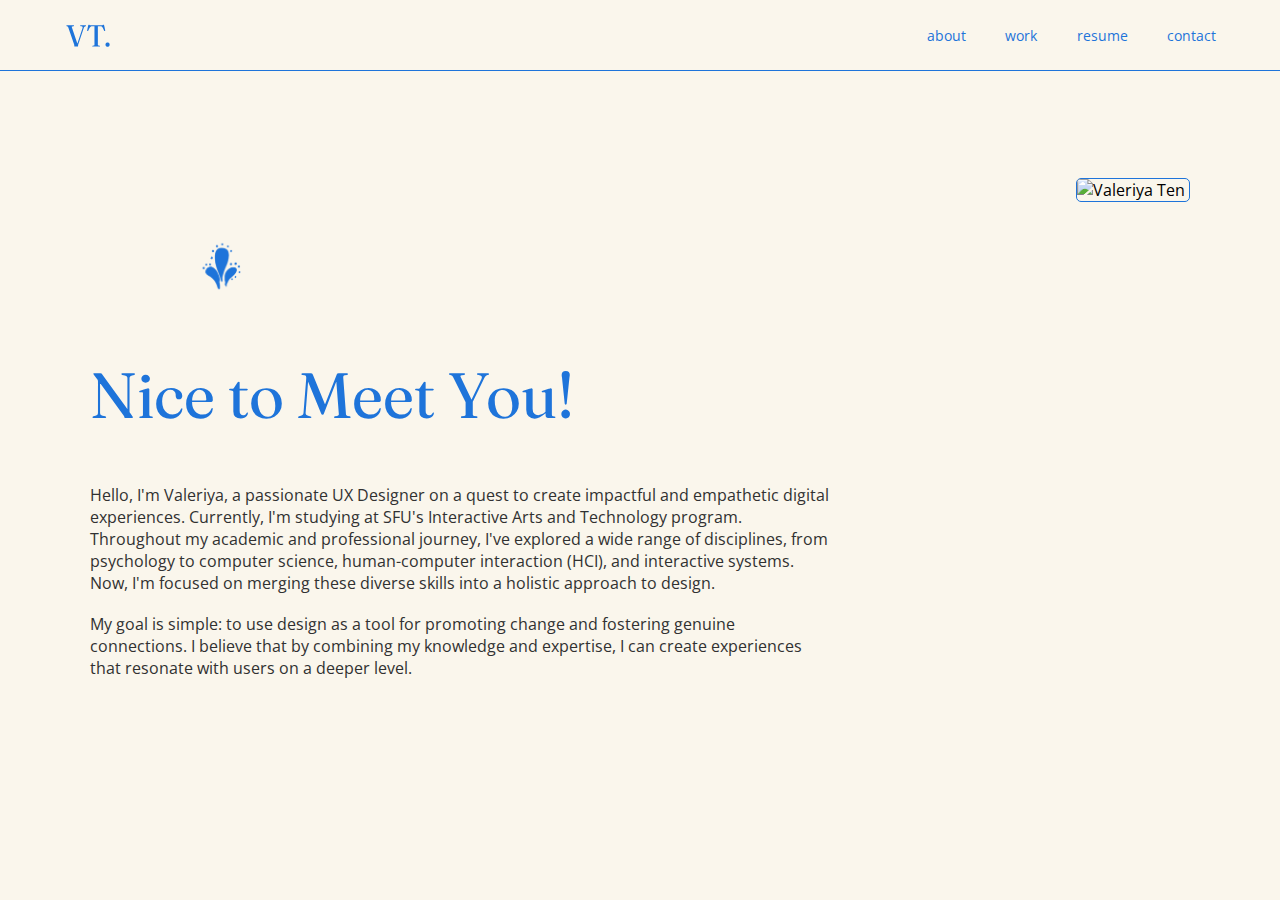
==== about.html @ eca2a69a "About" ====
<!DOCTYPE html>
<html lang="en-CA">

<head>
  <meta charset="utf-8">
  <title>Valeriya Ten - Portfolio</title>
  
  <!-- CSS -->
  <link href="css/main.css" rel="stylesheet">
  <link href="css/about.css" rel="stylesheet">

  <!--jQuery Library -->
  <script src="https://ajax.googleapis.com/ajax/libs/jquery/3.5.1/jquery.min.js"></script>

  <!-- Fonts -->
  <link rel="preconnect" href="https://fonts.googleapis.com">
  <link rel="preconnect" href="https://fonts.gstatic.com" crossorigin>
  <link href="https://fonts.googleapis.com/css2?family=Fraunces:ital,opsz,wght@0,9..144,100..900;1,9..144,100..900&display=swap" rel="stylesheet">
  <link href="https://fonts.googleapis.com/css2?family=Fraunces:ital,opsz,wght@0,9..144,100..900;1,9..144,100..900&family=Open+Sans:ital,wght@0,300..800;1,300..800&display=swap" rel="stylesheet">

</head>

<body>

  <header>
    <div class="header-box">
      <a class="logo-link-style" href="home.html">
        <img class="logo" src="assets/img/logo-vt.svg" alt="Personalized logo for Valeriya Ten">
      </a>
      
      <nav class="main-nav-style">  
        <a class="nav-text" href="#">about</a>
        <a class="nav-text" href="#">work</a>
        <a class="nav-text" href="#">resume</a>
        <a class="nav-text" href="#contact">contact</a>
      </nav>
    </div>
  </header>
  <section id="main">

    <div class="about-box">
      <div class="about-content">
        <h1 class="about-h1">Nice to Meet You!</h1>
        <p>Hello, I'm Valeriya, a passionate UX Designer on a quest to create impactful and empathetic digital experiences. Currently, I'm studying at SFU's Interactive Arts and Technology program. Throughout my academic and professional journey, I've explored a wide range of disciplines, from psychology to computer science, human-computer interaction (HCI), and interactive systems. Now, I'm focused on merging these diverse skills into a holistic approach to design.</p>
        <p>My goal is simple: to use design as a tool for promoting change and fostering genuine connections. I believe that by combining my knowledge and expertise, I can create experiences that resonate with users on a deeper level.</p>
      </div>
      <img class="about-image" src="assets/img/me.jpg" alt="Valeriya Ten">

    </div>
          <img src="assets/img/3 leaf.png" class="about-banner-icon1" alt="3 leaf icon">



    
</section>
</body>
</html>
---- css/main.css ----
/* Main + Style Guide CSS */


/* MAIN */

/* Colors */
:root {
  --beige: #FAF6EC; 
  --blue: #1E74DA; 
  --grey: #313131; 
  --pale-blue: #DDE5EA;
}

body {
  font-family: 'Open Sans', sans-serif;
  font-weight: 400;
  background-color: var(--beige);
  margin: 0;
}

h1,h2,h3,h4 {
  font-family: 'Fraunces', serif;
  font-weight: 400;
  margin: 0;
  color: var(--blue);
}

h1 {
  font-size: 5rem;
}

h2 {
  font-size: 3rem;
}

h3 {
  font-size: 2rem;
}

h4 {
  font-size: 1.5rem;
}

p {
  margin: 0;
  color: var(--grey);
  max-width: 75%;
}

.logo-style {
  max-width: 100%;
  height: auto;
  width: 5%;
  margin-right: 1%;
}

.header-box {
  display: flex;
  align-items: center;
  position: fixed;
  max-width: 100%;
  width: 100%;
  background-color: var(--beige);
  z-index: 2;
  border-bottom: solid 0.01rem var(--blue);
}

.logo {
  max-width: 100%;
  height: auto;
  width: 48%;
  margin-right: 1%;
  margin-top: 6%;
}

.logo-link {
  transition: 0.5s ease;
  padding-left: 5%;
  display: inline-block;
}

.logo-link:hover, .logo-link:focus {
  transform: scale(1.1);
}

/* Mobile burger menu */
.burger-button {
   color: var(--accent-red);
   padding: 2%;
   position: absolute;
   top: 1%;
   right: 5%;
   font-size: 3.5rem;
   cursor: pointer;
   display: none;
   border: none;
   background-color: transparent;
}


.mobile-nav-links {
   display: none;
   background-color: var(--dark-beige);
   color: var(--white-cream);
   position: fixed;
   z-index: 1;
   padding: 5% 4%;
   max-width: 100%;
   width: 100%;
   height: 100%;
   right: 0;
   top: 0%;
   text-align: center;
}

.close-button {
  position: absolute;
  top: 1%;
  right: 5%;
  font-size: 5rem;
  background-color: transparent;
  border: none;
  color: var(--white-cream);
  cursor: pointer;
}


.mobile-nav-links a {
   display: none;
   padding: 5%;
   color: white;
   text-decoration: none;
   font-size: 1.6rem;
}

/* Footer */
footer {
  background-color: #F0E8DA;
  padding: 3% 6%;
}

.footer-box {
   display: flex;
}

footer p {
  font-size: 0.9rem;
  margin: 1% 0;
}

footer h3 {
  font-size: 1.5rem;
}

footer .logo {
  display: flex;
  width: 3%;
  height: auto;
  max-width: 100%;
  max-height: 100%;
  margin: 0;
  margin-right: 8%;
  margin-top: 2%;
  margin-bottom: 6%;
  flex: 1;
}

.address {
  margin-top: 2%;
  flex: 2;
}
.contact {
  margin-top: 2%;
  flex:2;
}

.links {
  margin-top: 2%;
  flex: 1;
}
.copyright {
  font-size: 0.8rem;
  margin-right: 7%;

}

.social-media {
  display: flex;
  flex-direction: row-reverse;
  flex-wrap: wrap;
  align-items: center;

}

.social-media svg {
  fill: var(--dark-grey);
  max-width: 100%;
  width: 50%;
}

.social-media svg:hover {
  fill: var(--accent-red);
}



.social-media-link {
  text-decoration: none;
}

/* Styling for the navigation button */
.button-nav {
  display: inline-block;
  color: var(--dark-grey);
  text-decoration: none;
  transition: color 0.5s;
}

.button-nav:hover, .button-nav:focus {
  color: var(--accent-red);
}

::selection {
  background-color: var(--pale-blue); /* Adjust the color code as needed */
}



/* STYLE GUIDE */

.style-h1 {
  padding-top: 40%;
  padding-bottom: 2%;
  text-align: center;
}

.banner-icon1 {
  position: absolute;
  width: 5%;
  top: 40%;
  right: 88%;
}

.banner-icon2 {
  position: absolute;
  width: 5%;
  top: 72%;
  left: 90%;
}

.banner {
  margin: 0;
  padding: 0 25rem;
  text-align: center;
}

.banner p {
  color: var(--grey);
  max-width: 100%;
  font-size: 1.2rem;
  text-align: center;
}

.highlight {
  color: var(--blue);
}
.element {
  padding-top: 3rem;
}

.element h3 {
  margin-bottom: 2%;
}
.element h4 {
  margin-bottom: 2%;
  margin-top: 2.4%;
}

code {
  background-color: var(--pale-blue);
  padding: 0.6rem;
  display: block;
  color:#8f8f98;
  max-width: 70%;
}

/* Visual Identity */

#visual_identity {
  margin-top: 15%;
  padding: 1rem 7rem;
  border-top: solid 0.01rem var(--blue);
}


.visual-h2 {
  color: var(--grey);
  margin-top: 10%;
  margin-bottom: 6%;
}

.letters {
  font-size: 15rem;
  margin:0;
  font-family: 'Fraunces', serif;
  font-weight: 400;
  color: var(--blue);

}
.name {
  font-size: 3rem;
  margin:0;
  font-family: 'Fraunces', serif;
  font-weight: 400;
  color: var(--blue);
}

.font-weight p {
    font-size: 3rem;
}

.typography-box {
  border: 0.01rem solid var(--blue);
  border-radius: 8px;
  margin-bottom: 5%;
}

.typography-title {
  padding: 3% 3%;
}

.font-info {
  padding: 1% 7%;
}

.typography {
  display: flex;
  align-items: baseline;
  gap: 5%;
}

h1.headings {
  font-size: 5rem;
  margin-top: 2%;
  margin-bottom: 1.7%;
}

h2.brand-headings {
  font-size: 4rem;
  margin-top: 0;
  margin-bottom: 1.7%;
}

h3.headings {
  font-size: 3rem;
  margin-top: 0;
  margin-bottom: 1.7%;
  color: var(--grey);

}

h4.headings {
  font-size: 2rem;
  margin-top: 0;
  margin-bottom: 6%;
  color: var(--grey);
}


.p-letters {
  font-size: 15rem;
  margin:0;
}

.p-font-name {
  flex: 0 1 auto;
}
.p-name {
  font-size: 3rem;
  margin:0;
  white-space: nowrap;
}

.p-font-weight p {
    font-size: 3rem;
}

.brand-p {
  margin-bottom: 2%;
}

.paragraph-example {
  margin-bottom: 6%;
}


/* Colours */

.colours {
  display: flex;
  margin-bottom: 10%;
}

.colours-el {
  flex: 1 1 auto;
}

.colours-el p {
  width: 75%;
  text-align: center;
}

.beige {
  padding: 20%;
  background-color: var(--beige);
  border: 1px solid black;
  border-radius: 100%;
  width: 100px;
  height: 100px;
  margin-bottom: 2%;
}

.blue {
  padding: 20%;
  background-color: var(--blue);
  border: 1px solid black;
  border-radius: 100%;
  width: 100px;
  height: 100px;
  margin-bottom: 2%;
}

.grey {
  padding: 20%;
  background-color: var(--grey);
  border: 1px solid black;
  border-radius: 100%;
  width: 100px;
  height: 100px;
  margin-bottom: 2%;
}

.pale-blue {
  padding: 20%;
  background-color: var(--pale-blue);
  border: 1px solid black;
  border-radius: 100%;
  width: 100px;
  height: 100px;
  margin-bottom: 2%;
}

.logo-box {
  display: flex;
  align-items: center;
  gap: 4%;
  margin-bottom: 7%;
}

.logo-big {
  width: 50%;
}

.logo-small {
  width: 16%;
}

.section-h2 {
  color: var(--grey);
  margin-bottom: 2%;
}

.blue-decor {
  margin-top: 3%;
  margin-bottom: 10%;
  width: 30%;
}

.image-grid {
  display: grid;
  grid-template-columns: repeat(auto-fill, minmax(250px, 1fr));
  gap: 16px;
  margin-bottom: 4%;
}

.image-grid img {
  width: 100%;
  height: auto;
  border-radius: 8px;
}

/* Style Guide Nav */

.main-nav-style {
  display: flex;
  flex-direction: row;
  gap: 4%;
  flex: 2;
  justify-content: flex-end;
  padding: 2% 5%;
}

.main-nav-style a{
  font-size: 0.9rem;
  text-align: center;
  text-decoration: none;
  color: var(--blue);
  text-decoration: none;
  transition: color 0.5s;
  display: flex;
  align-items: center;
  margin: 0;
}

.main-nav-style a:hover,.main-nav a:focus {
  color: var(--grey);
}

.logo-link-style {
  transition: 0.5s ease;
  padding-left: 5%;
  width: 8%;
}

.logo-link-style:hover, .logo-link-style:focus {
  transform: scale(1.1);
}

/* Interactive Elements */

#interactive_elements {
  border-top: solid 0.01rem var(--blue);
  margin-top: 5%;
  padding: 1rem 7rem;
}

.interactive-h2 {
  color: var(--grey);
  margin-top: 6%;
  margin-bottom: 2%;
}

/* Images as links */

.image-link:hover {
  opacity: 0.4;
  transition: 0.3s;
}

.section-intro {
  margin-bottom: 6%;
  margin-top: 2%;

}
/* Styling for the in-text link */

.text-link {
  
  color: var(--blue);
  padding-bottom: .25em;
  text-decoration: none;
}

.text-link:hover {
  background-image: url("data:image/svg+xml;charset=utf8,%3Csvg id='squiggle-link' xmlns='http://www.w3.org/2000/svg' xmlns:xlink='http://www.w3.org/1999/xlink' xmlns:ev='http://www.w3.org/2001/xml-events' viewBox='0 0 20 4'%3E%3Cstyle type='text/css'%3E.squiggle{animation:shift .3s linear infinite;}@keyframes shift {from {transform:translateX(0);}to {transform:translateX(-20px);}}%3C/style%3E%3Cpath fill='none' stroke='%231E74DA' stroke-width='2' class='squiggle' d='M0,3.5 c 5,0,5,-3,10,-3 s 5,3,10,3 c 5,0,5,-3,10,-3 s 5,3,10,3'/%3E%3C/svg%3E");
  background-position: bottom;
  background-repeat: repeat-x;
  background-size: auto 0.2rem;
  border-bottom: 0;
  padding-bottom: .2em;
  text-decoration: none;
}

#citations {
  padding: 1% 7%;
  border-top: solid 0.01rem var(--blue);
}

.main-nav-style a{
  font-size: 0.9rem;
  text-align: center;
  text-decoration: none;
  color: var(--blue);
  text-decoration: none;
  transition: color 0.5s;
  display: flex;
  align-items: center;
  margin: 0;
}

.nav {
  text-decoration: none;
  color: var(--blue);
  font-size: 0.9rem;
  transition: color 0.5s;
}

.nav:hover,.nav:focus {
  color: var(--grey);
}

.viff {
  max-width: 100%;
  width: 100%;
  border: solid 0.01rem var(--blue);
  display: block;
  height: auto;
}

.img-link {
    position: relative;
    display: inline-block;
    width: 50%;
    margin-bottom: 10%;
}

.overlay {
    position: absolute;
    top: 0;
    left: 0;
    width: 100%;
    height: 100%;
    background-color: var(--blue);
    opacity: 0; 
    transition: opacity 0.5s ease;
}

.img-link:hover .overlay {
    opacity: 0.7; 
}


@media screen and (max-width: 80em) {

  footer .logo {
    margin-right: 5%;
    width: 9%;
  }
  footer p {
    font-size: 0.9rem;
  }

}
@media screen and (max-width: 65em) {
  .footer-box {
    flex-direction: column; 
    align-items: center; 
  }

  footer .logo {
    margin-right: 2%;
    margin-top: 4%;
    margin-bottom: 4%;
  }

  footer p {
    text-align: center;
    margin: 0;
    max-width: 100%;
  }

  footer h3 {
    text-align: center;
  }

  .links {
    margin-bottom: 8%;
  }

}

@media screen and (max-width: 60em) {
  .logo-link {
    margin-left: 0;
  }

  .social-media {
    justify-content: center;
  }

  .copyright {
    display: none;
  }


}

@media screen and (max-width: 45em) {

  #main {
    padding: 3rem 3rem;
  }

  .mobile-nav-links a {
    padding: 7%;
  }

  .mobile-nav-links > a:nth-child(2) {
    margin-top: 25%;
  } 

}

@media screen and (max-width: 50em) {
  .burger-button {
    display: block;
  }

  .mobile-nav-links > a:nth-child(2) {
    margin-top: 18%;
  } 

  .logo-link {
    margin: 1% 0;
  }

  .mobile-nav-links a {
   display: block;
  }
  .main-nav {
    display: none;
  }
  footer .logo { 
    margin: 5% 0;
    width: 18%;
  }

  .copyright {
    margin-bottom: 5%;
  }

}
---- css/about.css ----
/* About CSS */

#main {
  padding: 1% 7%;
}
.about-banner-icon1 {
  position: absolute;
  width: 5%;
  top: 26%;
  right: 80%;
}

.about-h1 {
  padding-top: 18%;
  padding-bottom: 5%;
  font-size: 4rem;
}

.about-box {
  display: flex;
  align-items: flex-start;
  margin-top: 15%;
  margin-bottom: 10%;
}

.about-image {
  max-width: 100%;
  width: 36%;
  border-radius: 5px;
  border: solid 0.01rem var(--blue);
}

.about-content  p {
  margin-bottom: 2%;
}
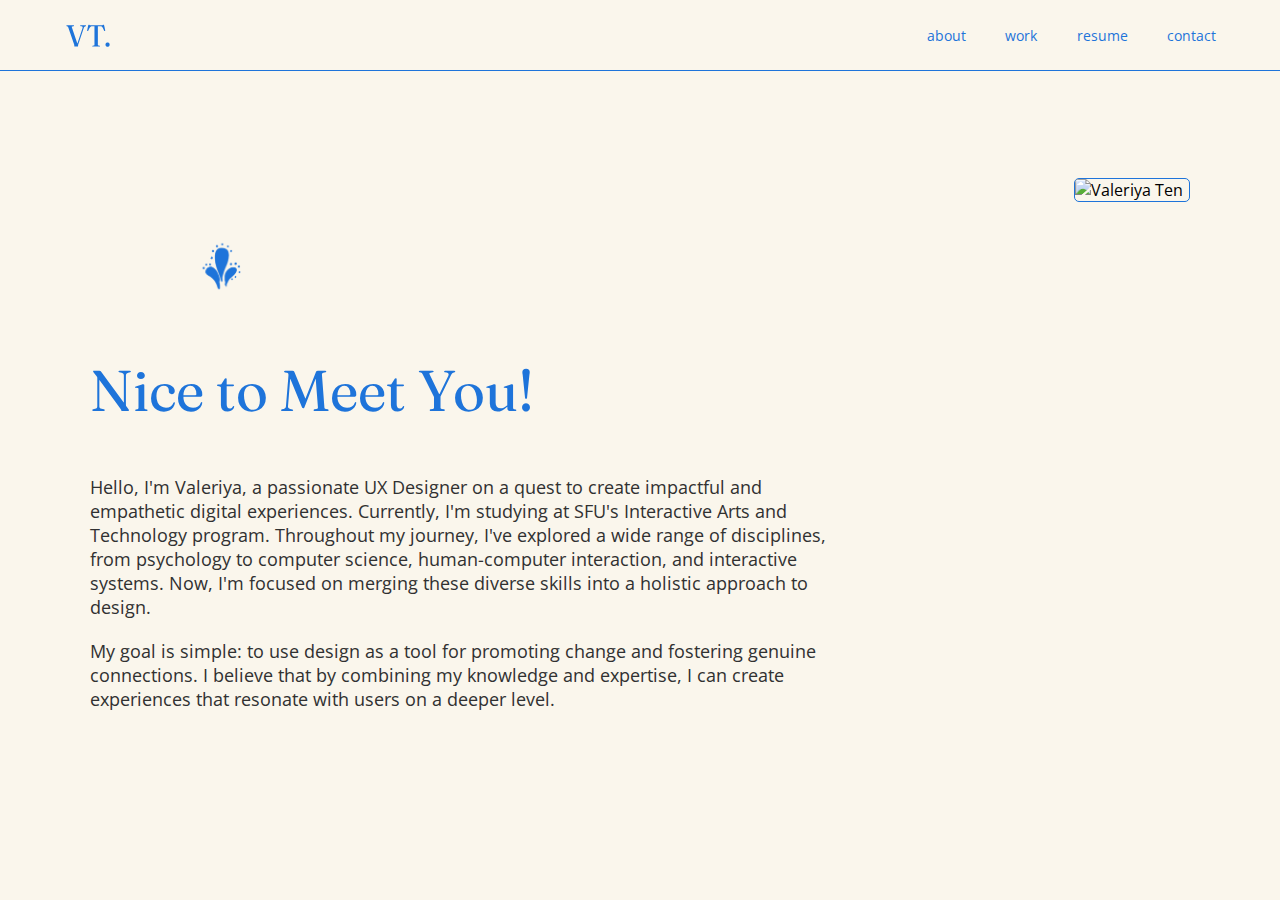
==== commit f5c50bbb: "About Us" ====
--- a/about.html
+++ b/about.html
@@ -24,12 +24,12 @@
 
   <header>
     <div class="header-box">
-      <a class="logo-link-style" href="home.html">
+      <a class="logo-link-style" href="index.html">
         <img class="logo" src="assets/img/logo-vt.svg" alt="Personalized logo for Valeriya Ten">
       </a>
       
       <nav class="main-nav-style">  
-        <a class="nav-text" href="#">about</a>
+        <a class="nav-text" href="about.html">about</a>
         <a class="nav-text" href="#">work</a>
         <a class="nav-text" href="#">resume</a>
         <a class="nav-text" href="#contact">contact</a>
@@ -41,7 +41,7 @@
     <div class="about-box">
       <div class="about-content">
         <h1 class="about-h1">Nice to Meet You!</h1>
-        <p>Hello, I'm Valeriya, a passionate UX Designer on a quest to create impactful and empathetic digital experiences. Currently, I'm studying at SFU's Interactive Arts and Technology program. Throughout my academic and professional journey, I've explored a wide range of disciplines, from psychology to computer science, human-computer interaction (HCI), and interactive systems. Now, I'm focused on merging these diverse skills into a holistic approach to design.</p>
+        <p>Hello, I'm Valeriya, a passionate UX Designer on a quest to create impactful and empathetic digital experiences. Currently, I'm studying at SFU's Interactive Arts and Technology program. Throughout my journey, I've explored a wide range of disciplines, from psychology to computer science, human-computer interaction, and interactive systems. Now, I'm focused on merging these diverse skills into a holistic approach to design.</p>
         <p>My goal is simple: to use design as a tool for promoting change and fostering genuine connections. I believe that by combining my knowledge and expertise, I can create experiences that resonate with users on a deeper level.</p>
       </div>
       <img class="about-image" src="assets/img/me.jpg" alt="Valeriya Ten">
--- a/css/about.css
+++ b/css/about.css
@@ -13,7 +13,7 @@
 .about-h1 {
   padding-top: 18%;
   padding-bottom: 5%;
-  font-size: 4rem;
+  font-size: 3.6rem;
 }
 
 .about-box {
@@ -25,11 +25,12 @@
 
 .about-image {
   max-width: 100%;
-  width: 36%;
+  width: 38%;
   border-radius: 5px;
   border: solid 0.01rem var(--blue);
 }
 
 .about-content  p {
   margin-bottom: 2%;
+  font-size: 1.1rem;
 }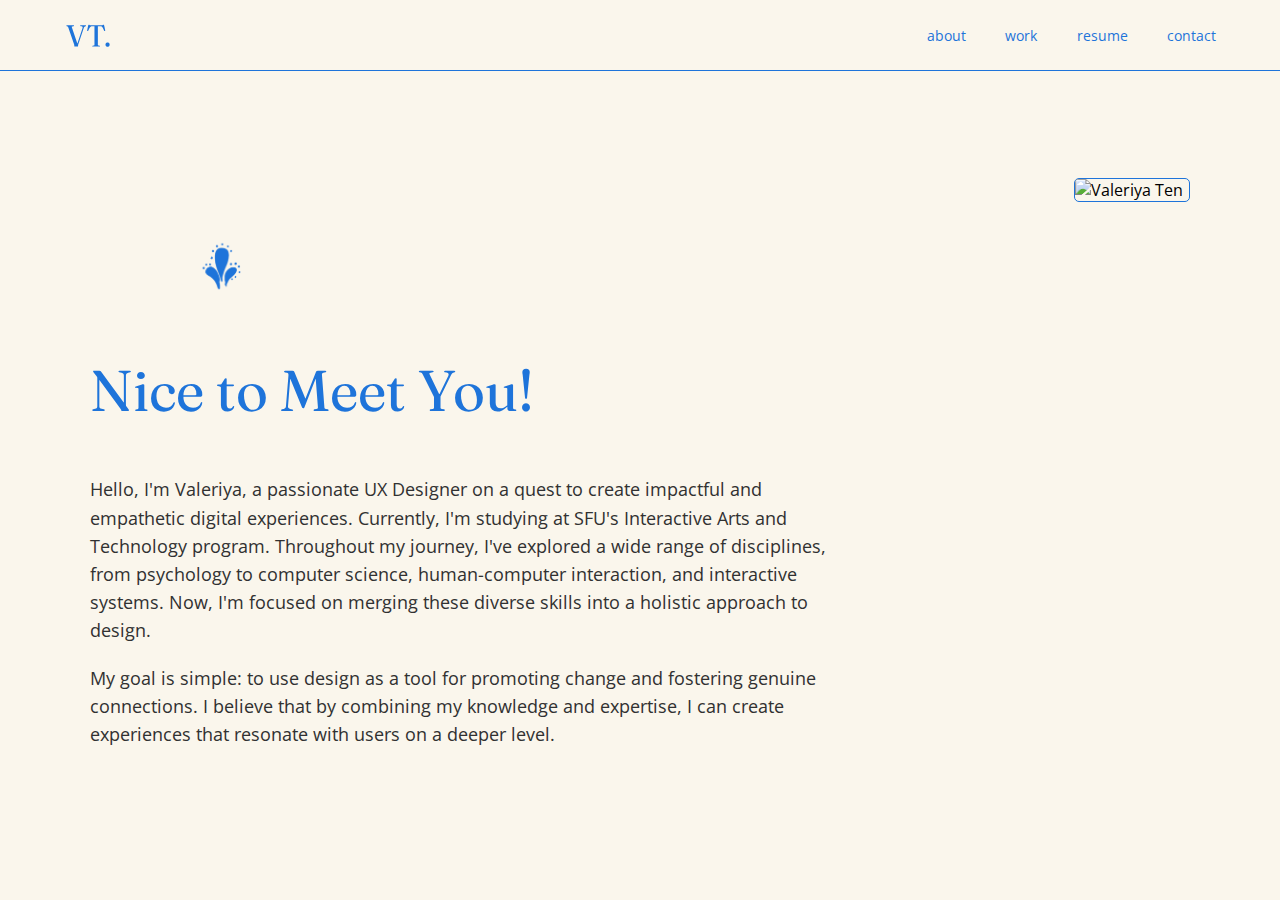
==== commit 2c34e23b: "Project added" ====
--- a/about.html
+++ b/about.html
@@ -3,7 +3,7 @@
 
 <head>
   <meta charset="utf-8">
-  <title>Valeriya Ten - Portfolio</title>
+  <title>About Me - Portfolio</title>
   
   <!-- CSS -->
   <link href="css/main.css" rel="stylesheet">
--- a/css/main.css
+++ b/css/main.css
@@ -45,6 +45,7 @@
   margin: 0;
   color: var(--grey);
   max-width: 75%;
+  line-height: 160%;
 }
 
 .logo-style {
@@ -71,6 +72,11 @@
   width: 48%;
   margin-right: 1%;
   margin-top: 6%;
+}
+
+.caption {
+  color: #9C9C9C;
+  margin:0;
 }
 
 .logo-link {
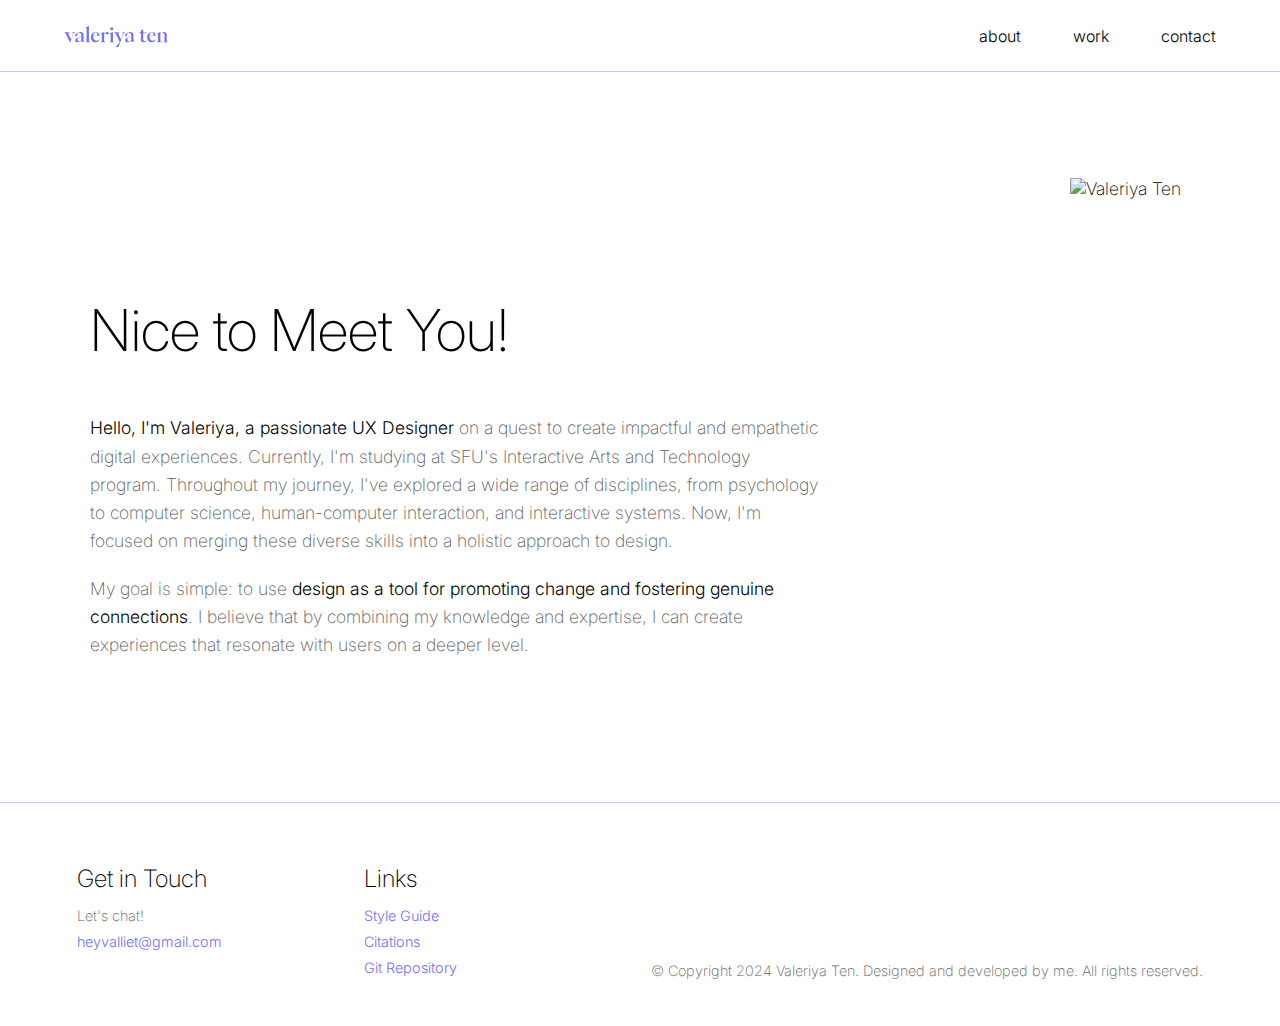
==== commit b9e4015c: "new changes" ====
--- a/about.html
+++ b/about.html
@@ -15,8 +15,10 @@
   <!-- Fonts -->
   <link rel="preconnect" href="https://fonts.googleapis.com">
   <link rel="preconnect" href="https://fonts.gstatic.com" crossorigin>
-  <link href="https://fonts.googleapis.com/css2?family=Fraunces:ital,opsz,wght@0,9..144,100..900;1,9..144,100..900&display=swap" rel="stylesheet">
-  <link href="https://fonts.googleapis.com/css2?family=Fraunces:ital,opsz,wght@0,9..144,100..900;1,9..144,100..900&family=Open+Sans:ital,wght@0,300..800;1,300..800&display=swap" rel="stylesheet">
+  <link href="https://fonts.googleapis.com/css2?family=Inter:wght@100..900&display=swap" rel="stylesheet">
+
+  <script src="script.js"></script>
+
 
 </head>
 
@@ -30,8 +32,7 @@
       
       <nav class="main-nav-style">  
         <a class="nav-text" href="about.html">about</a>
-        <a class="nav-text" href="#">work</a>
-        <a class="nav-text" href="#">resume</a>
+        <a class="nav-text" href="index.html#main">work</a>
         <a class="nav-text" href="#contact">contact</a>
       </nav>
     </div>
@@ -41,17 +42,46 @@
     <div class="about-box">
       <div class="about-content">
         <h1 class="about-h1">Nice to Meet You!</h1>
-        <p>Hello, I'm Valeriya, a passionate UX Designer on a quest to create impactful and empathetic digital experiences. Currently, I'm studying at SFU's Interactive Arts and Technology program. Throughout my journey, I've explored a wide range of disciplines, from psychology to computer science, human-computer interaction, and interactive systems. Now, I'm focused on merging these diverse skills into a holistic approach to design.</p>
-        <p>My goal is simple: to use design as a tool for promoting change and fostering genuine connections. I believe that by combining my knowledge and expertise, I can create experiences that resonate with users on a deeper level.</p>
+        <p><span class="bold">Hello, I'm Valeriya, a passionate UX Designer</span> on a quest to create impactful and empathetic digital experiences. Currently, I'm studying at SFU's Interactive Arts and Technology program. Throughout my journey, I've explored a wide range of disciplines, from psychology to computer science, human-computer interaction, and interactive systems. Now, I'm focused on merging these diverse skills into a holistic approach to design.</p>
+        <p>My goal is simple: to use <span class="bold">design as a tool for promoting change and fostering genuine connections</span>. I believe that by combining my knowledge and expertise, I can create experiences that resonate with users on a deeper level.</p>
       </div>
       <img class="about-image" src="assets/img/me.jpg" alt="Valeriya Ten">
 
     </div>
-          <img src="assets/img/3 leaf.png" class="about-banner-icon1" alt="3 leaf icon">
 
 
 
     
 </section>
+
+<footer>
+    <div class="footer-box">
+      <div class="contact" id="contact">
+        <h3>Get in Touch</h3>
+        <p>Let's chat!</p>
+        <p><a class ="text-link" href="mailto:heyvalliet@gmail.com">heyvalliet@gmail.com</a></p>
+      </div>
+
+
+      <div class="links">
+        <h3>Links</h3>
+        <p>
+          <a class ="text-link" href="style-guide.html">Style Guide</a>
+        </p>
+        <p>
+          <a class ="text-link" href="style-guide.html#citations">Citations</a>
+        </p>
+           <p>
+          <a class ="text-link" href="https://github.com/lerrlera/P03-Portfolio">Git Repository</a>
+        </p>
+      </div>
+
+      <div class="copyright">
+        <p>© Copyright 2024 Valeriya Ten. Designed and developed by me. All rights reserved.</p>
+      </div>
+    </div>
+
+    
+  </footer>
 </body>
 </html>--- a/css/main.css
+++ b/css/main.css
@@ -5,24 +5,26 @@
 
 /* Colors */
 :root {
-  --beige: #FAF6EC; 
   --blue: #1E74DA; 
-  --grey: #313131; 
-  --pale-blue: #DDE5EA;
+  --grey: #5E5E5E; 
+  --purple: #7371F8;
+  --light-grey: #C7C7C7;
+  --light-purple: #C7C7F8;
 }
 
 body {
-  font-family: 'Open Sans', sans-serif;
-  font-weight: 400;
-  background-color: var(--beige);
+  font-family: "Inter", sans-serif;
+  font-weight: 200;
+  background-color: white;
   margin: 0;
+  font-size: 1.1rem;
 }
 
 h1,h2,h3,h4 {
-  font-family: 'Fraunces', serif;
-  font-weight: 400;
+  font-family: "Inter", sans-serif;
+  font-weight: 200;
   margin: 0;
-  color: var(--blue);
+  color: black;
 }
 
 h1 {
@@ -30,15 +32,15 @@
 }
 
 h2 {
-  font-size: 3rem;
+  font-size: 2.5rem;
 }
 
 h3 {
-  font-size: 2rem;
+  font-size: 1.5rem;
 }
 
 h4 {
-  font-size: 1.5rem;
+  font-size: 1.2rem;
 }
 
 p {
@@ -51,7 +53,7 @@
 .logo-style {
   max-width: 100%;
   height: auto;
-  width: 5%;
+  width: 15%;
   margin-right: 1%;
 }
 
@@ -61,9 +63,9 @@
   position: fixed;
   max-width: 100%;
   width: 100%;
-  background-color: var(--beige);
+  background-color: white;
   z-index: 2;
-  border-bottom: solid 0.01rem var(--blue);
+  border-bottom: solid 0.01rem var(--light-purple);
 }
 
 .logo {
@@ -71,7 +73,7 @@
   height: auto;
   width: 48%;
   margin-right: 1%;
-  margin-top: 6%;
+  margin-top: 3%;
 }
 
 .caption {
@@ -141,8 +143,8 @@
 
 /* Footer */
 footer {
-  background-color: #F0E8DA;
   padding: 3% 6%;
+  border-top: solid 0.01rem var(--light-purple);
 }
 
 .footer-box {
@@ -156,38 +158,22 @@
 
 footer h3 {
   font-size: 1.5rem;
-}
-
-footer .logo {
-  display: flex;
-  width: 3%;
-  height: auto;
-  max-width: 100%;
-  max-height: 100%;
-  margin: 0;
-  margin-right: 8%;
-  margin-top: 2%;
-  margin-bottom: 6%;
-  flex: 1;
-}
-
-.address {
-  margin-top: 2%;
-  flex: 2;
-}
+  margin-bottom: 4%;
+}
+
 .contact {
   margin-top: 2%;
-  flex:2;
-}
-
+  flex: 1;
+}
 .links {
   margin-top: 2%;
   flex: 1;
 }
 .copyright {
-  font-size: 0.8rem;
-  margin-right: 7%;
-
+  font-size: 0.2rem;
+  margin-top: 10%;
+  color: var(--light-grey);
+  white-space: nowrap;
 }
 
 .social-media {
@@ -227,49 +213,54 @@
 }
 
 ::selection {
-  background-color: var(--pale-blue); /* Adjust the color code as needed */
-}
-
+  background-color: #D0DAD0; 
+}
+
+
+/* Cursor */
+.container {
+  width: 100%;
+  height: 100%;
+  position: relative;
+}
+
+.circle {
+  width: 30px;
+  height: 30px;
+  border-radius: 50%;
+  background-color: var(--purple);
+  opacity: 50%;
+  position: absolute;
+  pointer-events: none;
+  transform: translate(-50%, -50%);
+  display: none;
+  transition: transform 0.2s ease-out; 
+  z-index: 2; 
+
+
+}
 
 
 /* STYLE GUIDE */
 
 .style-h1 {
-  padding-top: 40%;
-  padding-bottom: 2%;
-  text-align: center;
-}
-
-.banner-icon1 {
-  position: absolute;
-  width: 5%;
-  top: 40%;
-  right: 88%;
-}
-
-.banner-icon2 {
-  position: absolute;
-  width: 5%;
-  top: 72%;
-  left: 90%;
+  padding-top: 20%;
+  padding-bottom: 1%;
+  font-size: 4rem;
+  color: black;
 }
 
 .banner {
   margin: 0;
-  padding: 0 25rem;
-  text-align: center;
+  padding: 0 7rem;
 }
 
 .banner p {
   color: var(--grey);
-  max-width: 100%;
+  max-width: 80%;
   font-size: 1.2rem;
-  text-align: center;
-}
-
-.highlight {
-  color: var(--blue);
-}
+}
+
 .element {
   padding-top: 3rem;
 }
@@ -283,7 +274,7 @@
 }
 
 code {
-  background-color: var(--pale-blue);
+  background-color: #F3F3FF;
   padding: 0.6rem;
   display: block;
   color:#8f8f98;
@@ -295,12 +286,12 @@
 #visual_identity {
   margin-top: 15%;
   padding: 1rem 7rem;
-  border-top: solid 0.01rem var(--blue);
+  border-top: solid 0.01rem var(--light-purple);
 }
 
 
 .visual-h2 {
-  color: var(--grey);
+  color: black;
   margin-top: 10%;
   margin-bottom: 6%;
 }
@@ -308,17 +299,17 @@
 .letters {
   font-size: 15rem;
   margin:0;
-  font-family: 'Fraunces', serif;
-  font-weight: 400;
-  color: var(--blue);
+  font-family: 'Inter', san-serif;
+  font-weight: 300;
+  color: black;
 
 }
 .name {
   font-size: 3rem;
   margin:0;
-  font-family: 'Fraunces', serif;
-  font-weight: 400;
-  color: var(--blue);
+  font-family: 'Inter', san-serif;
+  font-weight: 300;
+  color: black;
 }
 
 .font-weight p {
@@ -326,13 +317,14 @@
 }
 
 .typography-box {
-  border: 0.01rem solid var(--blue);
+  border: 0.01rem solid var(--light-purple);
   border-radius: 8px;
   margin-bottom: 5%;
 }
 
 .typography-title {
   padding: 3% 3%;
+  color: #9e9e9e;
 }
 
 .font-info {
@@ -376,6 +368,7 @@
 .p-letters {
   font-size: 15rem;
   margin:0;
+  color: var(--grey);
 }
 
 .p-font-name {
@@ -414,22 +407,24 @@
 .colours-el p {
   width: 75%;
   text-align: center;
-}
-
-.beige {
+  margin-left: 8%;
+}
+
+.white {
   padding: 20%;
-  background-color: var(--beige);
-  border: 1px solid black;
+  background-color: white;
+  border: 1px solid var(--light-purple);
   border-radius: 100%;
   width: 100px;
   height: 100px;
   margin-bottom: 2%;
 }
 
-.blue {
+
+.purple {
   padding: 20%;
-  background-color: var(--blue);
-  border: 1px solid black;
+  background-color: var(--purple);
+  border: 1px solid var(--light-purple);
   border-radius: 100%;
   width: 100px;
   height: 100px;
@@ -439,17 +434,40 @@
 .grey {
   padding: 20%;
   background-color: var(--grey);
-  border: 1px solid black;
+  border: 1px solid var(--light-purple);
   border-radius: 100%;
   width: 100px;
   height: 100px;
   margin-bottom: 2%;
 }
 
-.pale-blue {
+.light-grey {
   padding: 20%;
-  background-color: var(--pale-blue);
-  border: 1px solid black;
+  background-color: var(--light-grey);
+  border: 1px solid var(--light-purple);
+  border-radius: 100%;
+  width: 100px;
+  height: 100px;
+  margin-bottom: 2%;
+}
+
+
+.light-purple {
+  padding: 20%;
+  background-color: var(--light-purple);
+  border: 1px solid var(--light-purple);
+  border-radius: 100%;
+  width: 100px;
+  height: 100px;
+  margin-bottom: 2%;
+}
+
+
+
+.black {
+  padding: 20%;
+  background-color: black;
+  border: 1px solid var(--light-purple);
   border-radius: 100%;
   width: 100px;
   height: 100px;
@@ -461,6 +479,7 @@
   align-items: center;
   gap: 4%;
   margin-bottom: 7%;
+  margin-top: 5%;
 }
 
 .logo-big {
@@ -472,7 +491,7 @@
 }
 
 .section-h2 {
-  color: var(--grey);
+  color: black;
   margin-bottom: 2%;
 }
 
@@ -495,22 +514,27 @@
   border-radius: 8px;
 }
 
+.bold {
+  font-weight: 300;
+  color: black;
+}
+
 /* Style Guide Nav */
 
 .main-nav-style {
   display: flex;
   flex-direction: row;
-  gap: 4%;
+  gap: 6%;
   flex: 2;
   justify-content: flex-end;
   padding: 2% 5%;
 }
 
 .main-nav-style a{
-  font-size: 0.9rem;
+  font-size: 1rem;
   text-align: center;
   text-decoration: none;
-  color: var(--blue);
+  color: black;
   text-decoration: none;
   transition: color 0.5s;
   display: flex;
@@ -519,13 +543,13 @@
 }
 
 .main-nav-style a:hover,.main-nav a:focus {
-  color: var(--grey);
+  color: var(--purple);
 }
 
 .logo-link-style {
   transition: 0.5s ease;
   padding-left: 5%;
-  width: 8%;
+  width: 17%;
 }
 
 .logo-link-style:hover, .logo-link-style:focus {
@@ -535,7 +559,7 @@
 /* Interactive Elements */
 
 #interactive_elements {
-  border-top: solid 0.01rem var(--blue);
+  border-top: solid 0.01rem var(--light-purple);
   margin-top: 5%;
   padding: 1rem 7rem;
 }
@@ -562,13 +586,13 @@
 
 .text-link {
   
-  color: var(--blue);
+  color: var(--purple);
   padding-bottom: .25em;
   text-decoration: none;
-}
-
+  font-weight: 300;
+}
 .text-link:hover {
-  background-image: url("data:image/svg+xml;charset=utf8,%3Csvg id='squiggle-link' xmlns='http://www.w3.org/2000/svg' xmlns:xlink='http://www.w3.org/1999/xlink' xmlns:ev='http://www.w3.org/2001/xml-events' viewBox='0 0 20 4'%3E%3Cstyle type='text/css'%3E.squiggle{animation:shift .3s linear infinite;}@keyframes shift {from {transform:translateX(0);}to {transform:translateX(-20px);}}%3C/style%3E%3Cpath fill='none' stroke='%231E74DA' stroke-width='2' class='squiggle' d='M0,3.5 c 5,0,5,-3,10,-3 s 5,3,10,3 c 5,0,5,-3,10,-3 s 5,3,10,3'/%3E%3C/svg%3E");
+background-image: url("data:image/svg+xml;charset=utf8,%3Csvg id='squiggle-link' xmlns='http://www.w3.org/2000/svg' xmlns:xlink='http://www.w3.org/1999/xlink' xmlns:ev='http://www.w3.org/2001/xml-events' viewBox='0 0 20 4'%3E%3Cstyle type='text/css'%3E.squiggle{animation:shift .3s linear infinite;}@keyframes shift {from {transform:translateX(0);}to {transform:translateX(-20px);}}%3C/style%3E%3Cpath fill='none' stroke='%23C7C7F8' stroke-width='1' class='squiggle' d='M0,3.5 c 5,0,5,-3,10,-3 s 5,3,10,3 c 5,0,5,-3,10,-3 s 5,3,10,3'/%3E%3C/svg%3E");
   background-position: bottom;
   background-repeat: repeat-x;
   background-size: auto 0.2rem;
@@ -577,38 +601,42 @@
   text-decoration: none;
 }
 
+
 #citations {
   padding: 1% 7%;
-  border-top: solid 0.01rem var(--blue);
+  border-top: solid 0.01rem var(--light-purple);
+  margin-bottom: 6%;
 }
 
 .main-nav-style a{
-  font-size: 0.9rem;
+  font-size: 1rem;
   text-align: center;
   text-decoration: none;
-  color: var(--blue);
+  color: black;
   text-decoration: none;
   transition: color 0.5s;
   display: flex;
   align-items: center;
+  font-weight: 300;
+
   margin: 0;
 }
 
 .nav {
   text-decoration: none;
-  color: var(--blue);
-  font-size: 0.9rem;
+  color: black;
+  font-size: 1rem;
   transition: color 0.5s;
 }
 
 .nav:hover,.nav:focus {
-  color: var(--grey);
+  color: var(--purple);
 }
 
 .viff {
   max-width: 100%;
   width: 100%;
-  border: solid 0.01rem var(--blue);
+  border: solid 0.01rem var(--light-purple);
   display: block;
   height: auto;
 }
@@ -626,13 +654,13 @@
     left: 0;
     width: 100%;
     height: 100%;
-    background-color: var(--blue);
+    background-color: var(--purple);
     opacity: 0; 
     transition: opacity 0.5s ease;
 }
 
 .img-link:hover .overlay {
-    opacity: 0.7; 
+    opacity: 0.9; 
 }
 
 
--- a/css/about.css
+++ b/css/about.css
@@ -11,7 +11,7 @@
 }
 
 .about-h1 {
-  padding-top: 18%;
+  padding-top: 12%;
   padding-bottom: 5%;
   font-size: 3.6rem;
 }
@@ -26,8 +26,6 @@
 .about-image {
   max-width: 100%;
   width: 38%;
-  border-radius: 5px;
-  border: solid 0.01rem var(--blue);
 }
 
 .about-content  p {
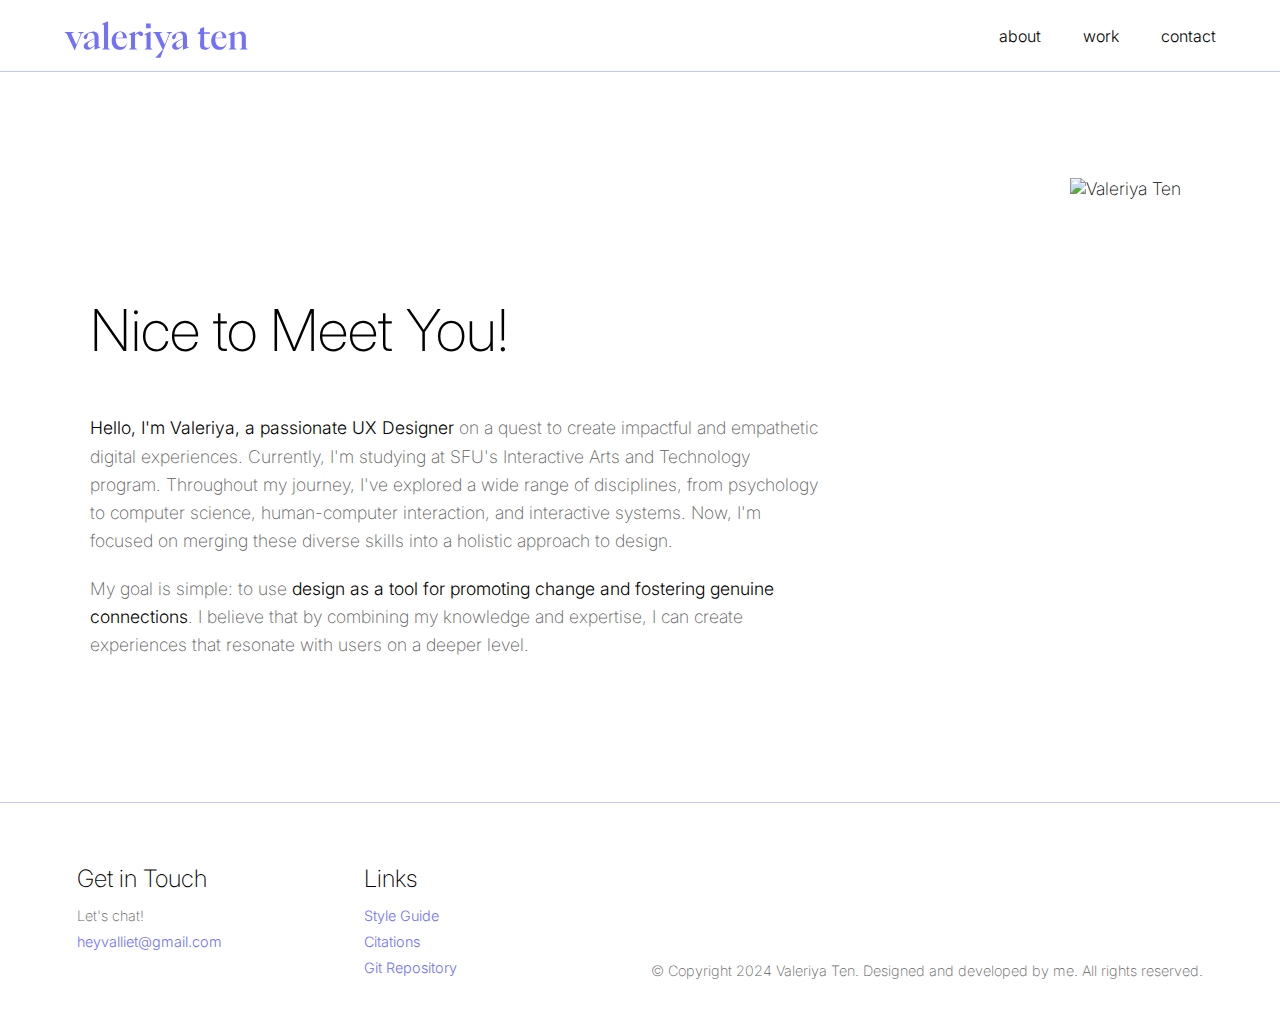
==== commit 17dfb249: "home page" ====
--- a/about.html
+++ b/about.html
@@ -17,8 +17,45 @@
   <link rel="preconnect" href="https://fonts.gstatic.com" crossorigin>
   <link href="https://fonts.googleapis.com/css2?family=Inter:wght@100..900&display=swap" rel="stylesheet">
 
-  <script src="script.js"></script>
+ <!-- This is a JS code for burger functionality -->
+  <script>
+     document.addEventListener('DOMContentLoaded', function () {
+        // Function to toggle the visibility of the mobile nav links
+        function toggleMobileNavLinks() {
+            var navLinks = document.querySelector('.mobile-nav-links');
+            var burgerButton = document.querySelector('.burger-button');
+            var closeButton = document.querySelector('.close-button');
 
+            if (navLinks.style.display === 'none') {
+                navLinks.style.display = 'block';
+                burgerButton.style.display = 'none'; // Hide burger button
+                closeButton.style.display = 'block'; // Show close button
+            } else {
+                navLinks.style.display = 'none';
+                burgerButton.style.display = 'block'; // Show burger button
+                closeButton.style.display = 'none'; // Hide close button
+            }
+        }
+
+        // burger button
+        document.querySelector('.burger-button').addEventListener('click', function () {
+            toggleMobileNavLinks();
+        });
+
+        // =close button
+        document.querySelector('.close-button').addEventListener('click', function () {
+            toggleMobileNavLinks();
+        });
+
+        // mobile links - close menu if one of the links is clicked
+        var mobileLinks = document.querySelectorAll('.mobile-nav-links a');
+        mobileLinks.forEach(function(link) {
+            link.addEventListener('click', function() {
+                toggleMobileNavLinks();
+            });
+        });
+    });
+  </script>
 
 </head>
 
@@ -26,7 +63,7 @@
 
   <header>
     <div class="header-box">
-      <a class="logo-link-style" href="index.html">
+      <a class="logo-link" href="index.html">
         <img class="logo" src="assets/img/logo-vt.svg" alt="Personalized logo for Valeriya Ten">
       </a>
       
@@ -35,6 +72,18 @@
         <a class="nav-text" href="index.html#main">work</a>
         <a class="nav-text" href="#contact">contact</a>
       </nav>
+    </div>
+
+    <!-- Mobile Menu -->
+      <div id="burger-menu">
+        <button class="burger-button"> ☰ </button>
+        <div class="mobile-nav-links">
+          <button class="close-button">&times;</button>
+          <a href="about.html">about</a>
+          <a href="index.html#main">work</a>
+          <a href="index.html#contact">contact</a>
+        </div>
+      </div>
     </div>
   </header>
   <section id="main">
--- a/css/main.css
+++ b/css/main.css
@@ -64,7 +64,7 @@
   max-width: 100%;
   width: 100%;
   background-color: white;
-  z-index: 2;
+  z-index: 1;
   border-bottom: solid 0.01rem var(--light-purple);
 }
 
@@ -85,6 +85,7 @@
   transition: 0.5s ease;
   padding-left: 5%;
   display: inline-block;
+  width: 19%;
 }
 
 .logo-link:hover, .logo-link:focus {
@@ -93,8 +94,7 @@
 
 /* Mobile burger menu */
 .burger-button {
-   color: var(--accent-red);
-   padding: 2%;
+   color: black;
    position: absolute;
    top: 1%;
    right: 5%;
@@ -108,11 +108,11 @@
 
 .mobile-nav-links {
    display: none;
-   background-color: var(--dark-beige);
-   color: var(--white-cream);
+   background-color: white;
+   color: black;
    position: fixed;
    z-index: 1;
-   padding: 5% 4%;
+   padding: 15% 4%;
    max-width: 100%;
    width: 100%;
    height: 100%;
@@ -128,7 +128,7 @@
   font-size: 5rem;
   background-color: transparent;
   border: none;
-  color: var(--white-cream);
+  color: black;
   cursor: pointer;
 }
 
@@ -136,7 +136,7 @@
 .mobile-nav-links a {
    display: none;
    padding: 5%;
-   color: white;
+   color: black;
    text-decoration: none;
    font-size: 1.6rem;
 }
@@ -213,33 +213,8 @@
 }
 
 ::selection {
-  background-color: #D0DAD0; 
-}
-
-
-/* Cursor */
-.container {
-  width: 100%;
-  height: 100%;
-  position: relative;
-}
-
-.circle {
-  width: 30px;
-  height: 30px;
-  border-radius: 50%;
-  background-color: var(--purple);
-  opacity: 50%;
-  position: absolute;
-  pointer-events: none;
-  transform: translate(-50%, -50%);
-  display: none;
-  transition: transform 0.2s ease-out; 
-  z-index: 2; 
-
-
-}
-
+  background-color: #F3F3FF; 
+}
 
 /* STYLE GUIDE */
 
@@ -592,7 +567,7 @@
   font-weight: 300;
 }
 .text-link:hover {
-background-image: url("data:image/svg+xml;charset=utf8,%3Csvg id='squiggle-link' xmlns='http://www.w3.org/2000/svg' xmlns:xlink='http://www.w3.org/1999/xlink' xmlns:ev='http://www.w3.org/2001/xml-events' viewBox='0 0 20 4'%3E%3Cstyle type='text/css'%3E.squiggle{animation:shift .3s linear infinite;}@keyframes shift {from {transform:translateX(0);}to {transform:translateX(-20px);}}%3C/style%3E%3Cpath fill='none' stroke='%23C7C7F8' stroke-width='1' class='squiggle' d='M0,3.5 c 5,0,5,-3,10,-3 s 5,3,10,3 c 5,0,5,-3,10,-3 s 5,3,10,3'/%3E%3C/svg%3E");
+  background-image: url("data:image/svg+xml;charset=utf8,%3Csvg id='squiggle-link' xmlns='http://www.w3.org/2000/svg' xmlns:xlink='http://www.w3.org/1999/xlink' xmlns:ev='http://www.w3.org/2001/xml-events' viewBox='0 0 20 4'%3E%3Cstyle type='text/css'%3E.squiggle{animation:shift .3s linear infinite;}@keyframes shift {from {transform:translateX(0);}to {transform:translateX(-20px);}}%3C/style%3E%3Cpath fill='none' stroke='%23C7C7F8' stroke-width='1' class='squiggle' d='M0,3.5 c 5,0,5,-3,10,-3 s 5,3,10,3 c 5,0,5,-3,10,-3 s 5,3,10,3'/%3E%3C/svg%3E");
   background-position: bottom;
   background-repeat: repeat-x;
   background-size: auto 0.2rem;
@@ -618,7 +593,6 @@
   display: flex;
   align-items: center;
   font-weight: 300;
-
   margin: 0;
 }
 
@@ -665,36 +639,20 @@
 
 
 @media screen and (max-width: 80em) {
-
-  footer .logo {
-    margin-right: 5%;
-    width: 9%;
-  }
+  .logo-link {
+    width: 30%;
+  }
+  
   footer p {
     font-size: 0.9rem;
   }
 
 }
 @media screen and (max-width: 65em) {
-  .footer-box {
-    flex-direction: column; 
-    align-items: center; 
-  }
-
-  footer .logo {
-    margin-right: 2%;
-    margin-top: 4%;
-    margin-bottom: 4%;
-  }
 
   footer p {
-    text-align: center;
     margin: 0;
     max-width: 100%;
-  }
-
-  footer h3 {
-    text-align: center;
   }
 
   .links {
@@ -706,17 +664,11 @@
 @media screen and (max-width: 60em) {
   .logo-link {
     margin-left: 0;
-  }
-
-  .social-media {
-    justify-content: center;
-  }
-
+    width: 30%;
+  }
   .copyright {
     display: none;
   }
-
-
 }
 
 @media screen and (max-width: 45em) {
@@ -733,11 +685,36 @@
     margin-top: 25%;
   } 
 
-}
-
-@media screen and (max-width: 50em) {
+  .footer-box {
+    flex-direction: column;
+  }
+
+   footer p {
+    text-align: center;
+  }
+
+  footer h3 {
+    text-align: center;
+    margin-bottom: 1%;
+  }
+
+  .links h3 {
+    margin-top: 4%;
+  }
+
+  .contact h3 {
+    margin-top: 6%;
+  }
   .burger-button {
     display: block;
+    z-index: 2;
+    padding: 0;
+    position: fixed;
+    margin-top: 1%;
+  }
+
+  #burger-menu {
+    z-index: 3;
   }
 
   .mobile-nav-links > a:nth-child(2) {
@@ -745,23 +722,30 @@
   } 
 
   .logo-link {
-    margin: 1% 0;
+    margin: 4% 0;
+    width: 45%;
   }
 
   .mobile-nav-links a {
    display: block;
   }
-  .main-nav {
+  .main-nav-style {
     display: none;
   }
-  footer .logo { 
-    margin: 5% 0;
-    width: 18%;
-  }
-
-  .copyright {
-    margin-bottom: 5%;
-  }
-
-}
-
+
+}
+
+@media screen and (max-width: 35em) {
+  .burger-button {
+   
+    margin-top: 0;
+  }
+ 
+  .logo-link {
+    width: 57%;
+  }
+
+}
+
+
+
